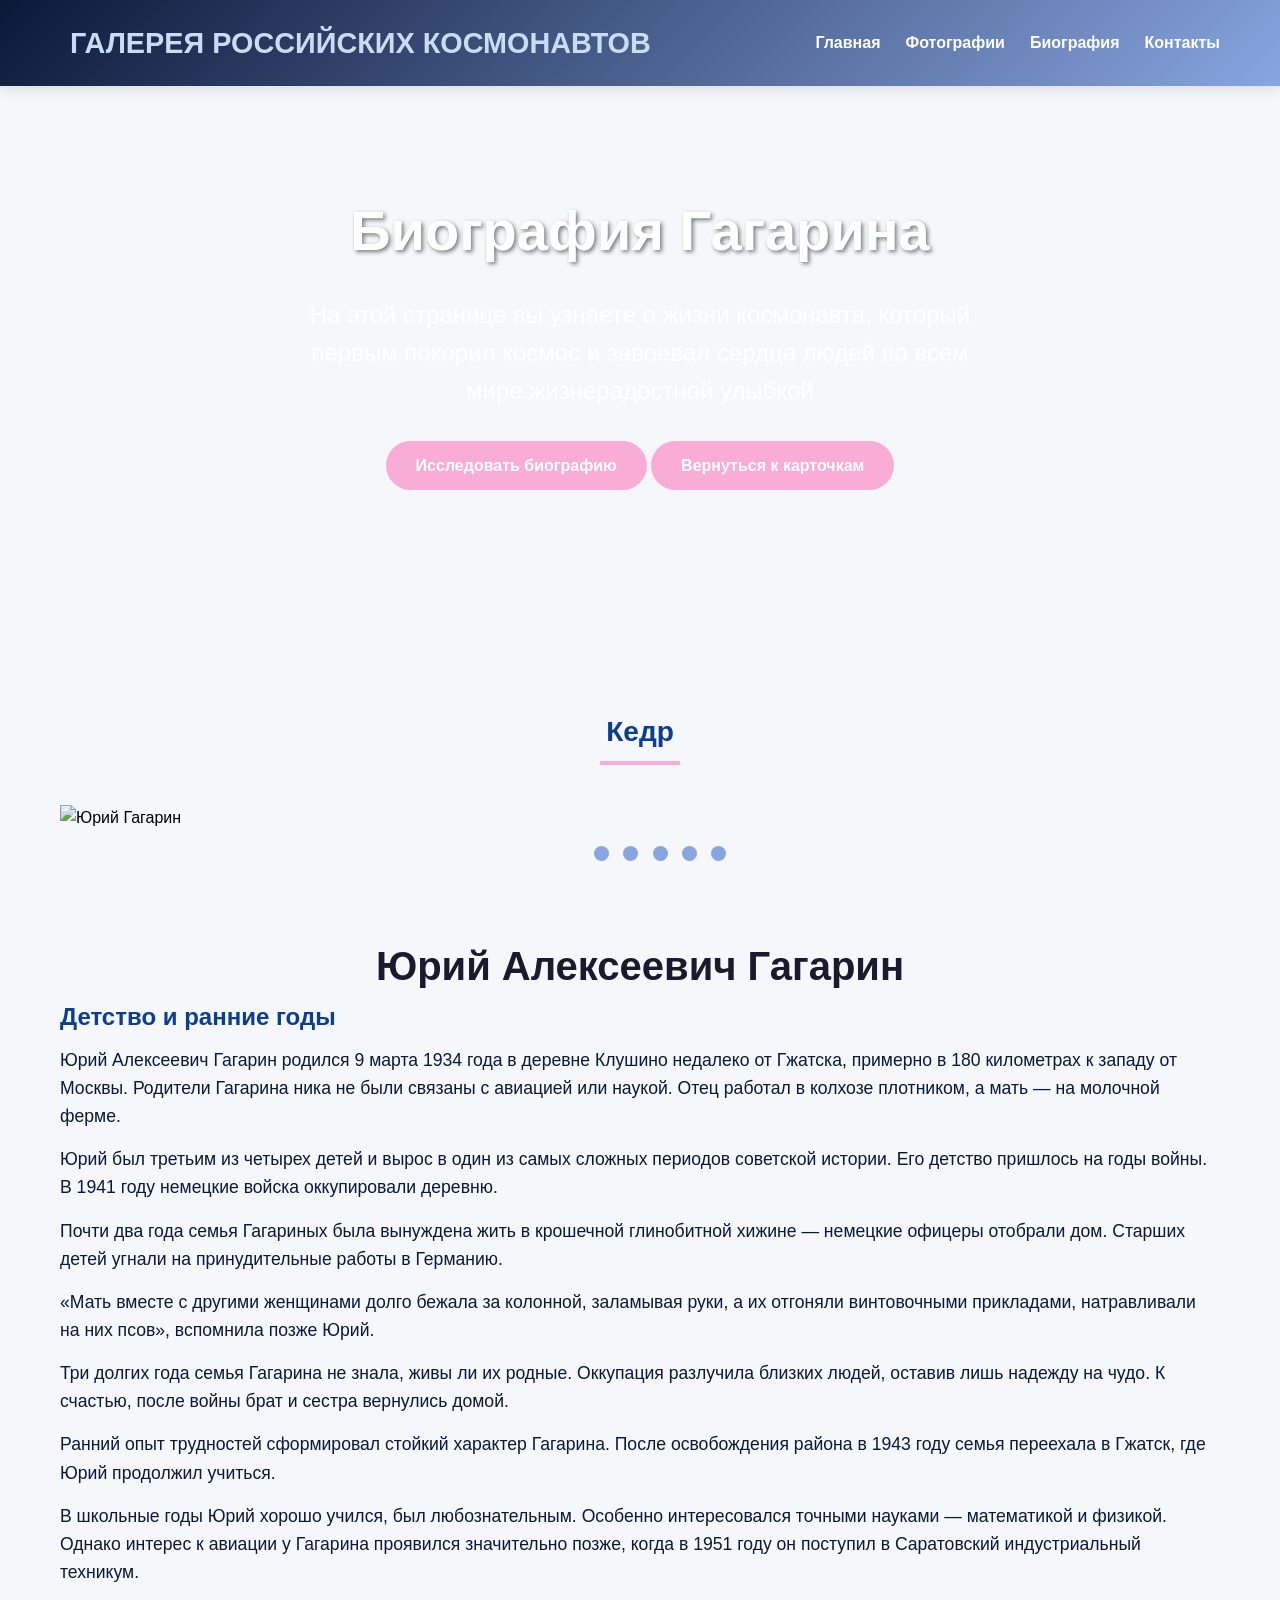
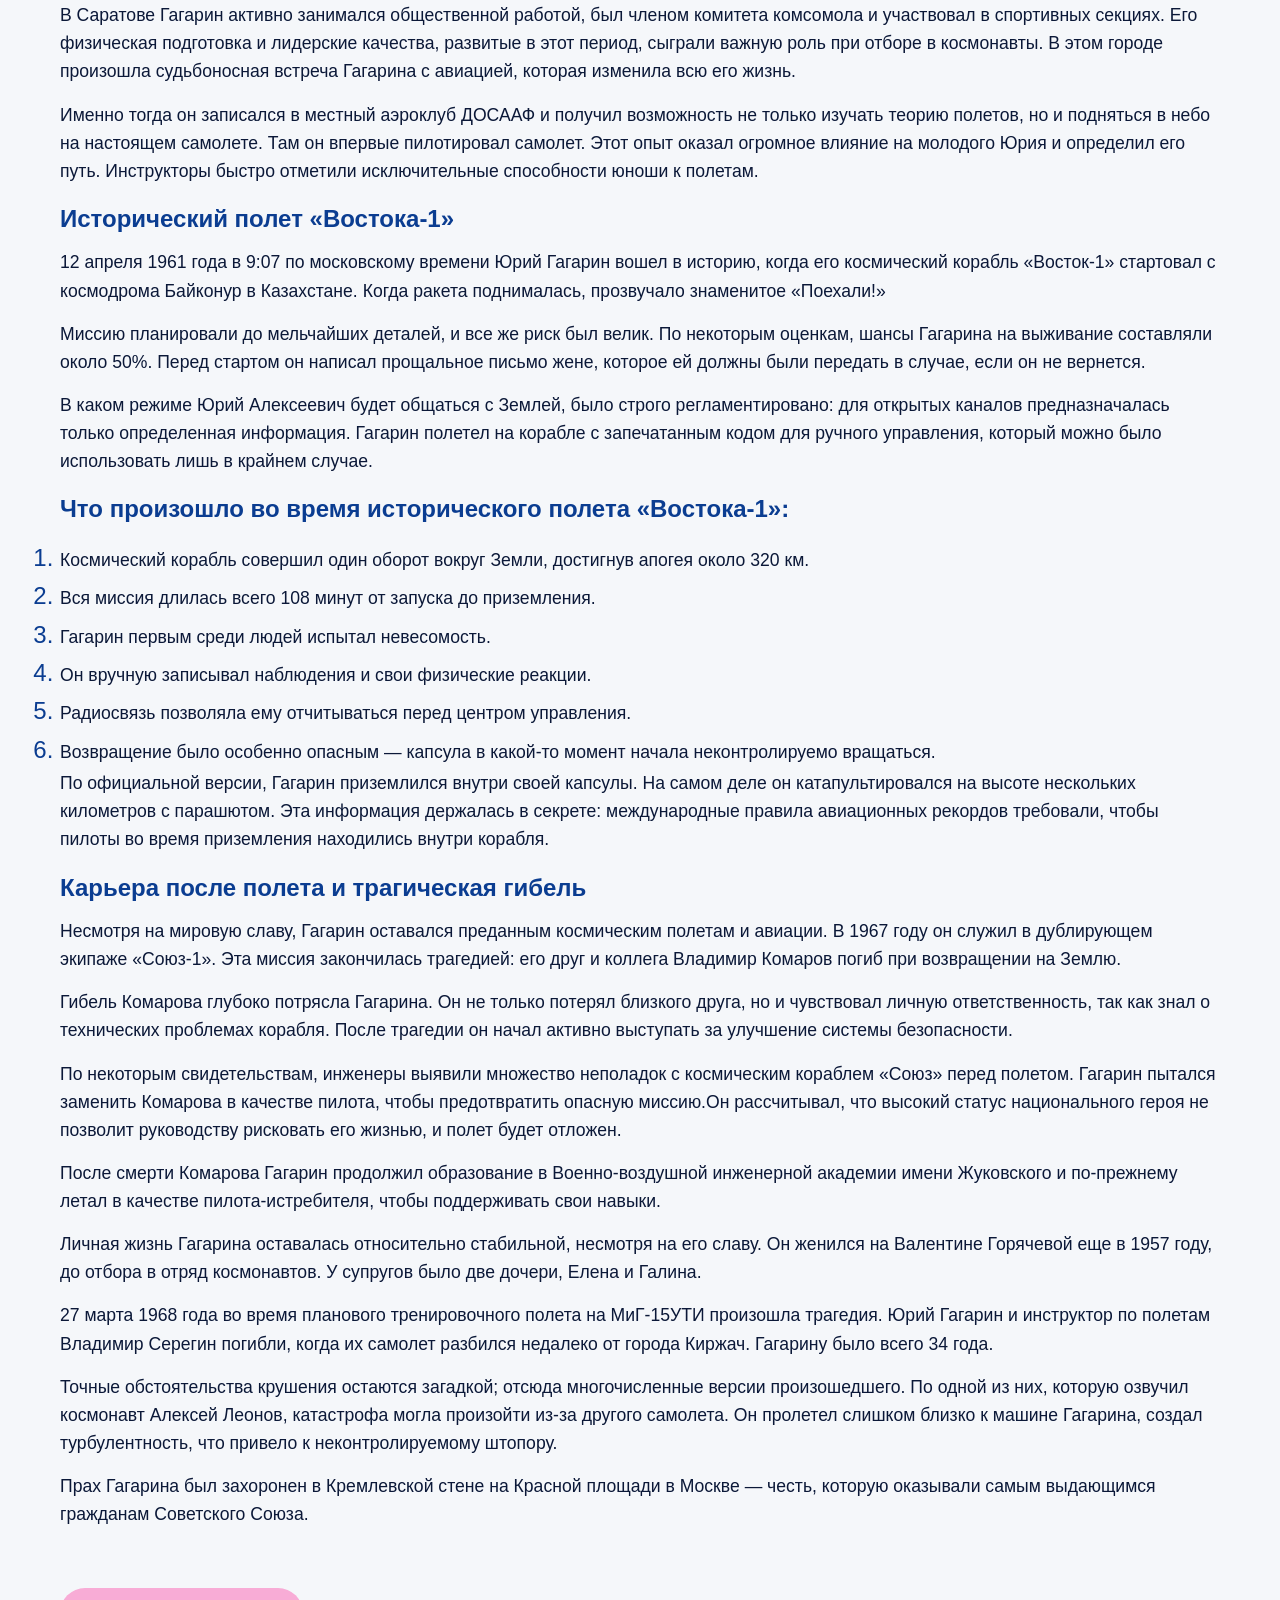
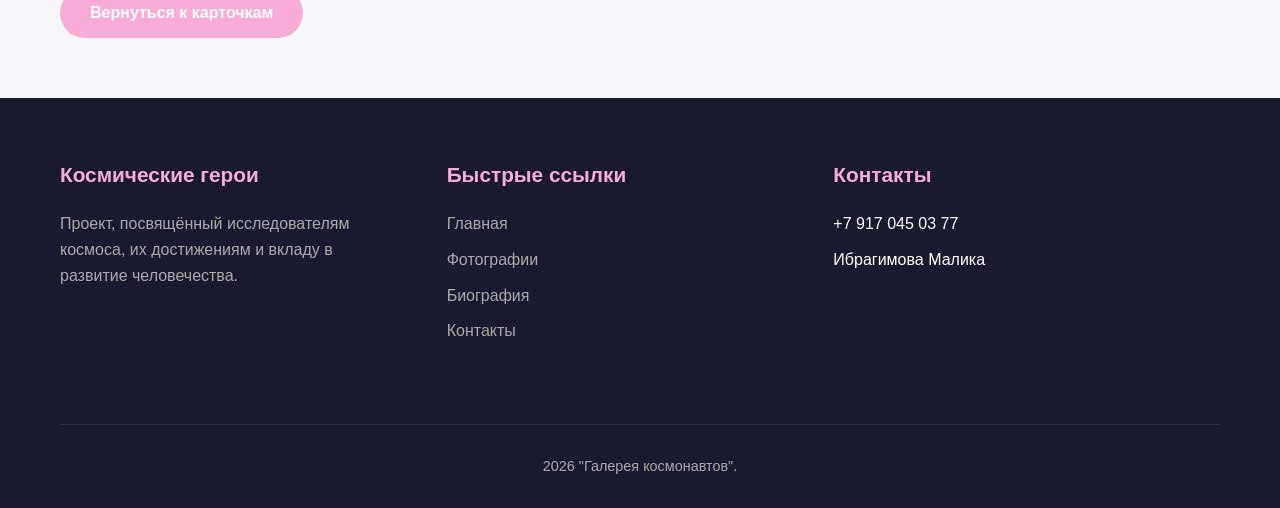
==== gagarin.html @ d660007c "Add files via upload" ====
<!DOCTYPE html>
<html lang="ru">
<head>
    <meta charset="UTF-8">
    <meta name="viewport" content="width=device-width, initial-scale=1.0">
    <title>Юрий Алексеевич Гагарин</title>
    <style>
                * {
            margin: 0;
            padding: 0;
            box-sizing: border-box;
            font-family: 'Segoe UI', Tahoma, Geneva, Verdana, sans-serif;
        }

        :root {
             --черный: #0B1838;
            --фиолетовый: #f8acd6;
            --синий: #3a60a0;
            --голубой: #88a5e0;
            --светл: #c8ddf5;
            --shadow: 0 4px 12px rgba(0, 0, 0, 0.1);
            --primary-color: #0b3d91;
            --secondary-color: #fc3d21;
            --dark-color: #1a1a2e;
            --light-color: #f8f9fa;
            --text-color: #333;
            --shadow: 0 4px 12px rgba(0, 0, 0, 0.1);
        }

        body {
            background-color: #f5f7fa;
            color: var(--розовый);
            line-height: 1.6;
            justify-content: center;
        }

        .container {
            width: 100%;
            max-width: 1200px;
            margin: 0 auto;
            padding: 0 20px;
        }
/* Hero Section */
        .hero {
           background-image: url("images/fon31.jpg");
            background-size: cover;
            background-position: center;
            color: white;
            text-align: center;
            padding: 100px 0;
            margin-bottom: 60px;
        }

        .hero h2 {
            font-size: 3.5rem;
            margin-bottom: 20px;
            text-shadow: 2px 2px 4px rgba(0, 0, 0, 0.5);
        }

        .hero p {
            font-size: 1.5rem;
            max-width: 700px;
            margin: 0 auto 30px;
        }

        .btn {
            display: inline-block;
            background-color: var(--фиолетовый);
            color: white;
            padding: 12px 30px;
            border-radius: 30px;
            text-decoration: none;
            font-weight: 600;
            transition: all 0.3s;
            border: none;
            cursor: pointer;
            text-align: center;
            margin-bottom: 60px;
        }

        .btn:hover {
            background-color: var(--голубой);
            transform: translateY(-3px);
            box-shadow: 0 6px 12px rgba(0, 0, 0, 0.2);
        }
/* Astronauts Section */


        .section-title {
            text-align: center;
            margin-bottom: 50px;
            color: var(--primary-color);
            font-size: 1.5rem;
            position: relative;
        }
        

        .section-title::after {
            content: '';
            position: absolute;
            width: 80px;
            height: 4px;
            background-color: var(--фиолетовый);
            bottom: -10px;
            left: 50%;
            transform: translateX(-50%);
        }
/*Bio*/
.astronaut-info {
    margin: 60px 0;
}
.hapend li {
    color: var(--primary-color);
    font-size: 1.5rem;
   }
.hapend li span {
    color: var(--черный);
            font-size: 1.1rem;
}
.astronaut-info h1{
            color: var(--dark-color);
            text-align: center;
            font-size: 2.5rem;
            position: relative;
        }
.astronaut-info h3 {
            color: var(--primary-color);
            margin-bottom: 10px;
            font-size: 1.5rem;
        }
.astronaut-info p {
            color: var(--черный);
            font-size: 1.1rem;
            margin-bottom: 15px
        }

/*Slider*/
        .slider {
            width: 1200px; 
            overflow: hidden; 
            position: relative;
            
        }
        .slides {
            display: flex; 
            width: 300%; 
            transition: transform 0.5s ease-in-out; 
        }
        .slide {
            width: 100%; 
            flex-shrink: 0;
            
        }
        input[type="radio"] {
            display: none;
        }
        #slide1:checked ~ .slides { transform: translateX(0%); }   
        #slide2:checked ~ .slides { transform: translateX(-100%); } 
        #slide3:checked ~ .slides { transform: translateX(-200%); } 
        #slide4:checked ~ .slides { transform: translateX(-300%); } 
        #slide5:checked ~ .slides { transform: translateX(-400%); } 
        .controls {
            text-align: center; 
            margin-top: 10px;
        }

        .controls label {
            display: inline-block; 
            width: 15px; 
            height: 15px;
            background: var(--голубой);
            border-radius: 50%; 
            margin: 5px; 
            cursor: pointer; 
        }

        input:checked + label {
            background: var(--фиолетовый);
        }
/* Header */
        header {
            background: linear-gradient(135deg, var(--черный) 0%, var(--голубой) 100%);
            color: var(--светл);
            padding: 20px 0;
            position: sticky;
            top: 0;
            z-index: 1000;
            box-shadow: var(--shadow);
        }

        .header-content {
            display: flex;
            justify-content: space-between;
            align-items: center;
        }

        .logo {
            display: flex;
            align-items: center;
            gap: 10px;
            font-size: 1.8rem;
            font-weight: 700;
        }

        .logo i {
            color: var(--фиолетовый);
        }

        nav ul {
            display: flex;
            list-style: none;
            gap: 25px;
        }

        nav a {
            color: white;
            text-decoration: none;
            font-weight: 600;
            transition: color 0.3s;
            padding: 5px 0;
            position: relative;
        }

        nav a:hover {
            color: var(--фиолетовый);
        }

        nav a::after {
            content: '';
            position: absolute;
            width: 0;
            height: 2px;
            background: var(--фиолетовый);
            bottom: 0;
            left: 0;
            transition: width 0.3s;
        }

        nav a:hover::after {
            width: 100%;
        }

        .menu-toggle {
            display: none;
            font-size: 1.5rem;
            cursor: pointer;
        }
        
/* Footer */
        footer {
            background-color: var(--dark-color);
            color: white;
            padding: 60px 0 30px;
        }

        .footer-content {
            display: flex;
            flex-wrap: wrap;
            justify-content: space-between;
            margin-bottom: 40px;
        }

        .footer-column {
            flex: 1;
            min-width: 250px;
            margin-bottom: 30px;
        }

        .footer-column h3 {
            color: var(--фиолетовый);
            margin-bottom: 20px;
            font-size: 1.3rem;
        }

        .footer-column p {
            color: #aaa;
            margin-bottom: 20px;
            max-width: 300px;
        }

        .footer-links {
            list-style: none;
        }

        .footer-links li {
            margin-bottom: 10px;
        }

        .footer-links a {
            color: #aaa;
            text-decoration: none;
            transition: color 0.3s;
        }

        .footer-links a:hover {
            color: var(--фиолетовый);
        }

        .copyright {
            text-align: center;
            padding-top: 30px;
            border-top: 1px solid rgba(255, 255, 255, 0.1);
            color: #aaa;
            font-size: 0.9rem;
        }

        /* Responsive Design */
        @media (max-width: 992px) {
            .hero h1 {
                font-size: 2.8rem;
            }
            
            .timeline::after {
                left: 31px;
            }
            
            .timeline-item {
                width: 100%;
                padding-left: 70px;
                padding-right: 25px;
            }
            
            .timeline-item:nth-child(even) {
                left: 0;
            }
            
            .timeline-item::after {
                left: 21px;
            }
            
            .timeline-item:nth-child(even)::after {
                left: 21px;
            }
        }

        @media (max-width: 768px) {
            .header-content {
                flex-direction: column;
                text-align: center;
                gap: 15px;
            }
            
            nav ul {
                flex-wrap: wrap;
                justify-content: center;
                gap: 15px;
            }
            
            .hero h1 {
                font-size: 2.2rem;
            }
            
            .hero p {
                font-size: 1rem;
            }
            
            .section-title {
                font-size: 2rem;
            }
            
            .footer-content {
                flex-direction: column;
            }
        }

        @media (max-width: 576px) {
            .menu-toggle {
                display: block;
                position: absolute;
                top: 25px;
                right: 20px;
            }
            
            nav ul {
                display: none;
                flex-direction: column;
                width: 100%;
                margin-top: 20px;
            }
            
            nav ul.active {
                display: flex;
            }
            
            .hero {
                padding: 70px 0;
            }
            
            .hero h1 {
                font-size: 1.8rem;
            }
            
            .astronauts-grid {
                grid-template-columns: 1fr;
            }
        }
</style>
</head>
<body>
    <header>
        <div class="container header-content">
            <div class="logo">
                <i class="fas fa-rocket"></i>
                <span>ГАЛЕРЕЯ РОССИЙСКИХ КОСМОНАВТОВ</span>
            </div>
            
            <div class="menu-toggle" id="menuToggle">
                <i class="fas fa-bars"></i>
            </div>
            
            <nav>
                <ul id="navMenu">
                    <li><a href="index.html">Главная</a></li>
                    <li><a href="#astronauts">Фотографии</a></li>
                    <li><a href="#bio">Биография</a></li>
                    <li><a href="#contact">Контакты</a></li>
                </ul>
            </nav>
        </div>
    </header>
    <!-- Hero Section -->
    <section class="hero" id="home">
        <div class="container">
            <h2>Биография Гагарина</h2>
            <p>На этой странице вы узнаете о жизни космонавта, который первым покорил космос и завоевал сердца людей во всем мире жизнерадостной улыбкой</p>
            <a href="#bio" class="btn">Исследовать биографию</a>
            <a href="index.html" class="btn">Вернуться к карточкам</a>
        </div>
    </section>
     <!-- Astronauts Section -->
    <section class="container" id="astronauts">
        <section class="section-title" id="astronauts">
            <h1>Кедр</h1>
            <p></p>
        </section>
                <div class="slider">

                    <input type="radio" name="slider" id="slide1" checked> 
                    <input type="radio" name="slider" id="slide2">
                    <input type="radio" name="slider" id="slide3">
                    <input type="radio" name="slider" id="slide4">
                    <input type="radio" name="slider" id="slide5">
                    <div class="slides">
                        <div class="slide"><img src= "images/gagarin1.jpg" alt="Юрий Гагарин" width="1200" ></div>
                        <div class="slide"><img src= "images/gagarin2.jpg" alt="Юрий Гагарин" width="1200"></div>
                        <div class="slide"><img src= "images/gagarin3.jpg" alt="Юрий Гагарин" width="1200"></div>
                        <div class="slide"><img src= "images/gagarin4.jpg" alt="Юрий Гагарин" width="1200"></div>
                        <div class="slide"><img src= "images/gagarin5.jpg" alt="Юрий Гагарин" width="1200"></div>
                    </div>
                    <div class="controls">
                        <label for="slide1"></label>
                        <label for="slide2"></label>
                        <label for="slide3"></label>
                        <label for="slide4"></label>
                        <label for="slide5"></label>
                    </div>
                </div>
                <div class="astronaut-info">
                <section class="bio" id="bio">
                <h1>Юрий Алексеевич Гагарин</h1>
                </section>
                    <h3>Детство и ранние годы</h3>
                    <p>Юрий Алексеевич Гагарин родился 9 марта 1934 года в деревне Клушино недалеко от Гжатска, примерно в 180 километрах к западу от Москвы. Родители Гагарина ника не были связаны с авиацией или наукой. Отец работал в колхозе плотником, а мать — на молочной ферме. </p>
                    <p>Юрий был третьим из четырех детей и вырос в один из самых сложных периодов советской истории. Его детство пришлось на годы войны. В 1941 году немецкие войска оккупировали деревню.</p>
                    <p>Почти два года семья Гагариных была вынуждена жить в крошечной глинобитной хижине — немецкие офицеры отобрали дом. Старших детей угнали на принудительные работы в Германию. </p>
                    <p>«Мать вместе с другими женщинами долго бежала за колонной, заламывая руки, а их отгоняли винтовочными прикладами, натравливали на них псов», вспомнила позже Юрий. </p>
                    <p>Три долгих года семья Гагарина не знала, живы ли их родные. Оккупация разлучила близких людей, оставив лишь надежду на чудо. К счастью, после войны брат и сестра вернулись домой.</p>
                    <p>Ранний опыт трудностей сформировал стойкий характер Гагарина. После освобождения района в 1943 году семья переехала в Гжатск, где Юрий продолжил учиться.</p>
                    <p>В школьные годы Юрий хорошо учился, был любознательным. Особенно интересовался точными науками — математикой и физикой. Однако интерес к авиации у Гагарина проявился значительно позже, когда в 1951 году он поступил в Саратовский индустриальный техникум. </p>
                    <p>В Саратове Гагарин активно занимался общественной работой, был членом комитета комсомола и участвовал в спортивных секциях. Его физическая подготовка и лидерские качества, развитые в этот период, сыграли важную роль при отборе в космонавты. В этом городе произошла судьбоносная встреча Гагарина с авиацией, которая изменила всю его жизнь.</p>
                    <p>Именно тогда он записался в местный аэроклуб ДОСААФ и получил возможность не только изучать теорию полетов, но и подняться в небо на настоящем самолете. Там он впервые пилотировал самолет. Этот опыт оказал огромное влияние на молодого Юрия и определил его путь. Инструкторы быстро отметили исключительные способности юноши к полетам.</p>
                    <h3>Исторический полет «Востока-1»</h3>
                    <p>12 апреля 1961 года в 9:07 по московскому времени Юрий Гагарин вошел в историю, когда его космический корабль «Восток-1» стартовал с космодрома Байконур в Казахстане. Когда ракета поднималась, прозвучало знаменитое «Поехали!»</p>
                    <p>Миссию планировали до мельчайших деталей, и все же риск был велик. По некоторым оценкам, шансы Гагарина на выживание составляли около 50%. Перед стартом он написал прощальное письмо жене, которое ей должны были передать в случае, если он не вернется.</p>
                    <p>В каком режиме Юрий Алексеевич будет общаться с Землей, было строго регламентировано: для открытых каналов предназначалась только определенная информация. Гагарин полетел на корабле с запечатанным кодом для ручного управления, который можно было использовать лишь в крайнем случае.</p>
                    
                    <h3>Что произошло во время исторического полета «Востока-1»:</h3>
                    <div class="hapend">
                        <ol>
                        <li><span>Космический корабль совершил один оборот вокруг Земли, достигнув апогея около 320 км.</span></li>
                        <li><span>Вся миссия длилась всего 108 минут от запуска до приземления.</span></li>
                        <li><span>Гагарин первым среди людей испытал невесомость.</span></li>
                        <li><span>Он вручную записывал наблюдения и свои физические реакции.</span></li>
                        <li><span>Радиосвязь позволяла ему отчитываться перед центром управления.</span></li>
                        <li><span>Возвращение было особенно опасным — капсула в какой-то момент начала неконтролируемо вращаться.</span></li>
                        </ol>
                    </div>
                    <p>По официальной версии, Гагарин приземлился внутри своей капсулы. На самом деле он катапультировался на высоте нескольких километров с парашютом. Эта информация держалась в секрете: международные правила авиационных рекордов требовали, чтобы пилоты во время приземления находились внутри корабля.
                    <h3>Карьера после полета и трагическая гибель</h3>
                    <p>Несмотря на мировую славу, Гагарин оставался преданным космическим полетам и авиации. В 1967 году он служил в дублирующем экипаже «Союз-1». Эта миссия закончилась трагедией: его друг и коллега Владимир Комаров погиб при возвращении на Землю.</p>
                    <p>Гибель Комарова глубоко потрясла Гагарина. Он не только потерял близкого друга, но и чувствовал личную ответственность, так как знал о технических проблемах корабля. После трагедии он начал активно выступать за улучшение системы безопасности.</p>
                    <p>По некоторым свидетельствам, инженеры выявили множество неполадок с космическим кораблем «Союз» перед полетом. Гагарин пытался заменить Комарова в качестве пилота, чтобы предотвратить опасную миссию.Он рассчитывал, что высокий статус национального героя не позволит руководству рисковать его жизнью, и полет будет отложен. </p>
                    <p>После смерти Комарова Гагарин продолжил образование в Военно-воздушной инженерной академии имени Жуковского и по-прежнему летал в качестве пилота-истребителя, чтобы поддерживать свои навыки.</p>
                    <p>Личная жизнь Гагарина оставалась относительно стабильной, несмотря на его славу. Он женился на Валентине Горячевой еще в 1957 году, до отбора в отряд космонавтов. У супругов было две дочери, Елена и Галина. </p>
                    <p>27 марта 1968 года во время планового тренировочного полета на МиГ-15УТИ произошла трагедия. Юрий Гагарин и инструктор по полетам Владимир Серегин погибли, когда их самолет разбился недалеко от города Киржач. Гагарину было всего 34 года.</p>
                    <p>Точные обстоятельства крушения остаются загадкой; отсюда многочисленные версии произошедшего. По одной из них, которую озвучил космонавт Алексей Леонов, катастрофа могла произойти из-за другого самолета. Он пролетел слишком близко к машине Гагарина, создал турбулентность, что привело к неконтролируемому штопору.</p>
                    <p>Прах Гагарина был захоронен в Кремлевской стене на Красной площади в Москве — честь, которую оказывали самым выдающимся гражданам Советского Союза.</p>        
                
        
        </div>
            <a href="index.html" class="btn">Вернуться к карточкам</a>
        
    </section>


<!-- Footer -->

    <footer id="contact">
        <div class="container">
            <div class="footer-content">
                <div class="footer-column">
                    <h3>Космические герои</h3>
                    <p>Проект, посвящённый исследователям космоса, их достижениям и вкладу в развитие человечества.</p>
                </div>
                
                <div class="footer-column">
                    <h3>Быстрые ссылки</h3>
                    <ul class="footer-links">
                    <li><a href="index.html">Главная</a></li>
                    <li><a href="#astronauts">Фотографии</a></li>
                    <li><a href="#bio">Биография</a></li>
                    <li><a href="#contact">Контакты</a></li>
                </ul>
                </div>
                
                <div class="footer-column">
                    <h3>Контакты</h3>
                    <ul class="footer-links">
                        <li><i class="fas fa-phone"></i> +7 917 045 03 77</li>
                        <li><i class="fas fa-envelope"></i>Ибрагимова Малика</li>
                    </ul>
                </div>
            </div>
            
            <div class="copyright">
                <p> 2026 "Галерея космонавтов".</p>
            </div>
        </div>
    </footer>
            
        
</body>
</html>
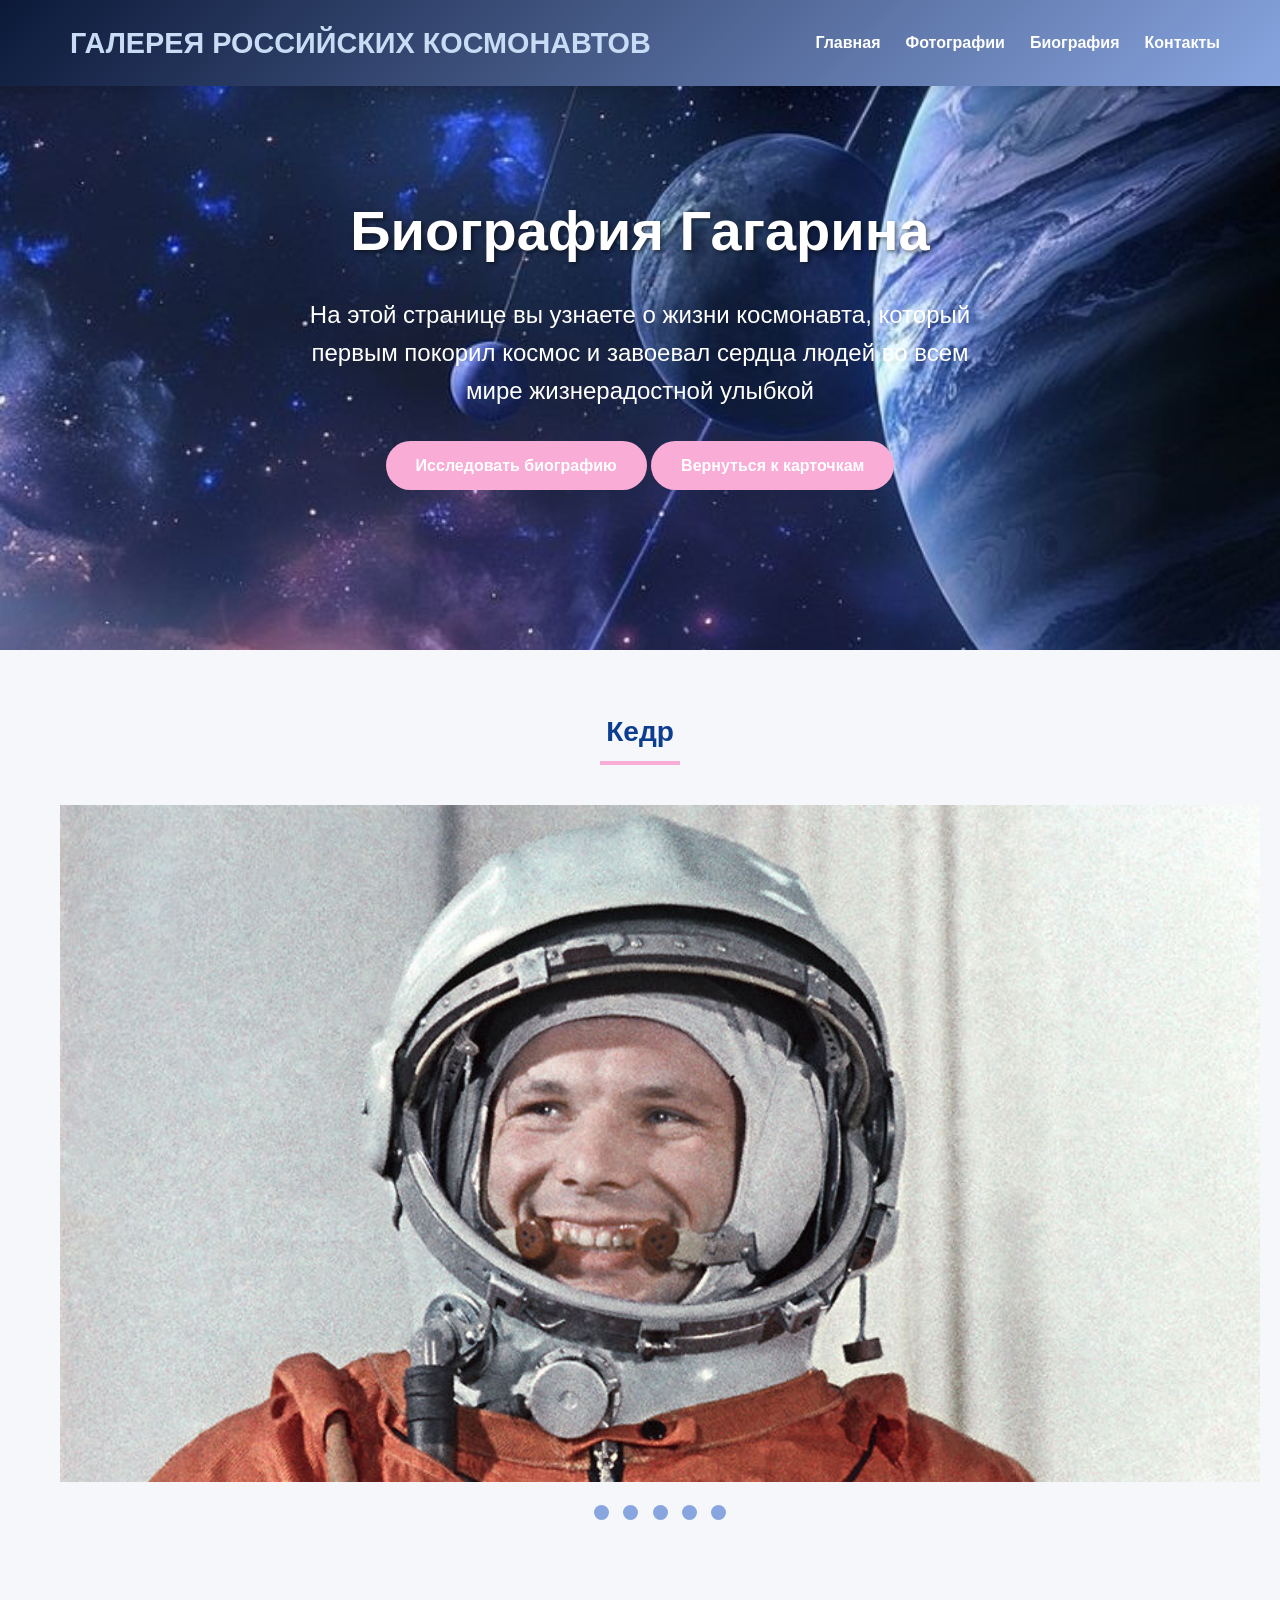
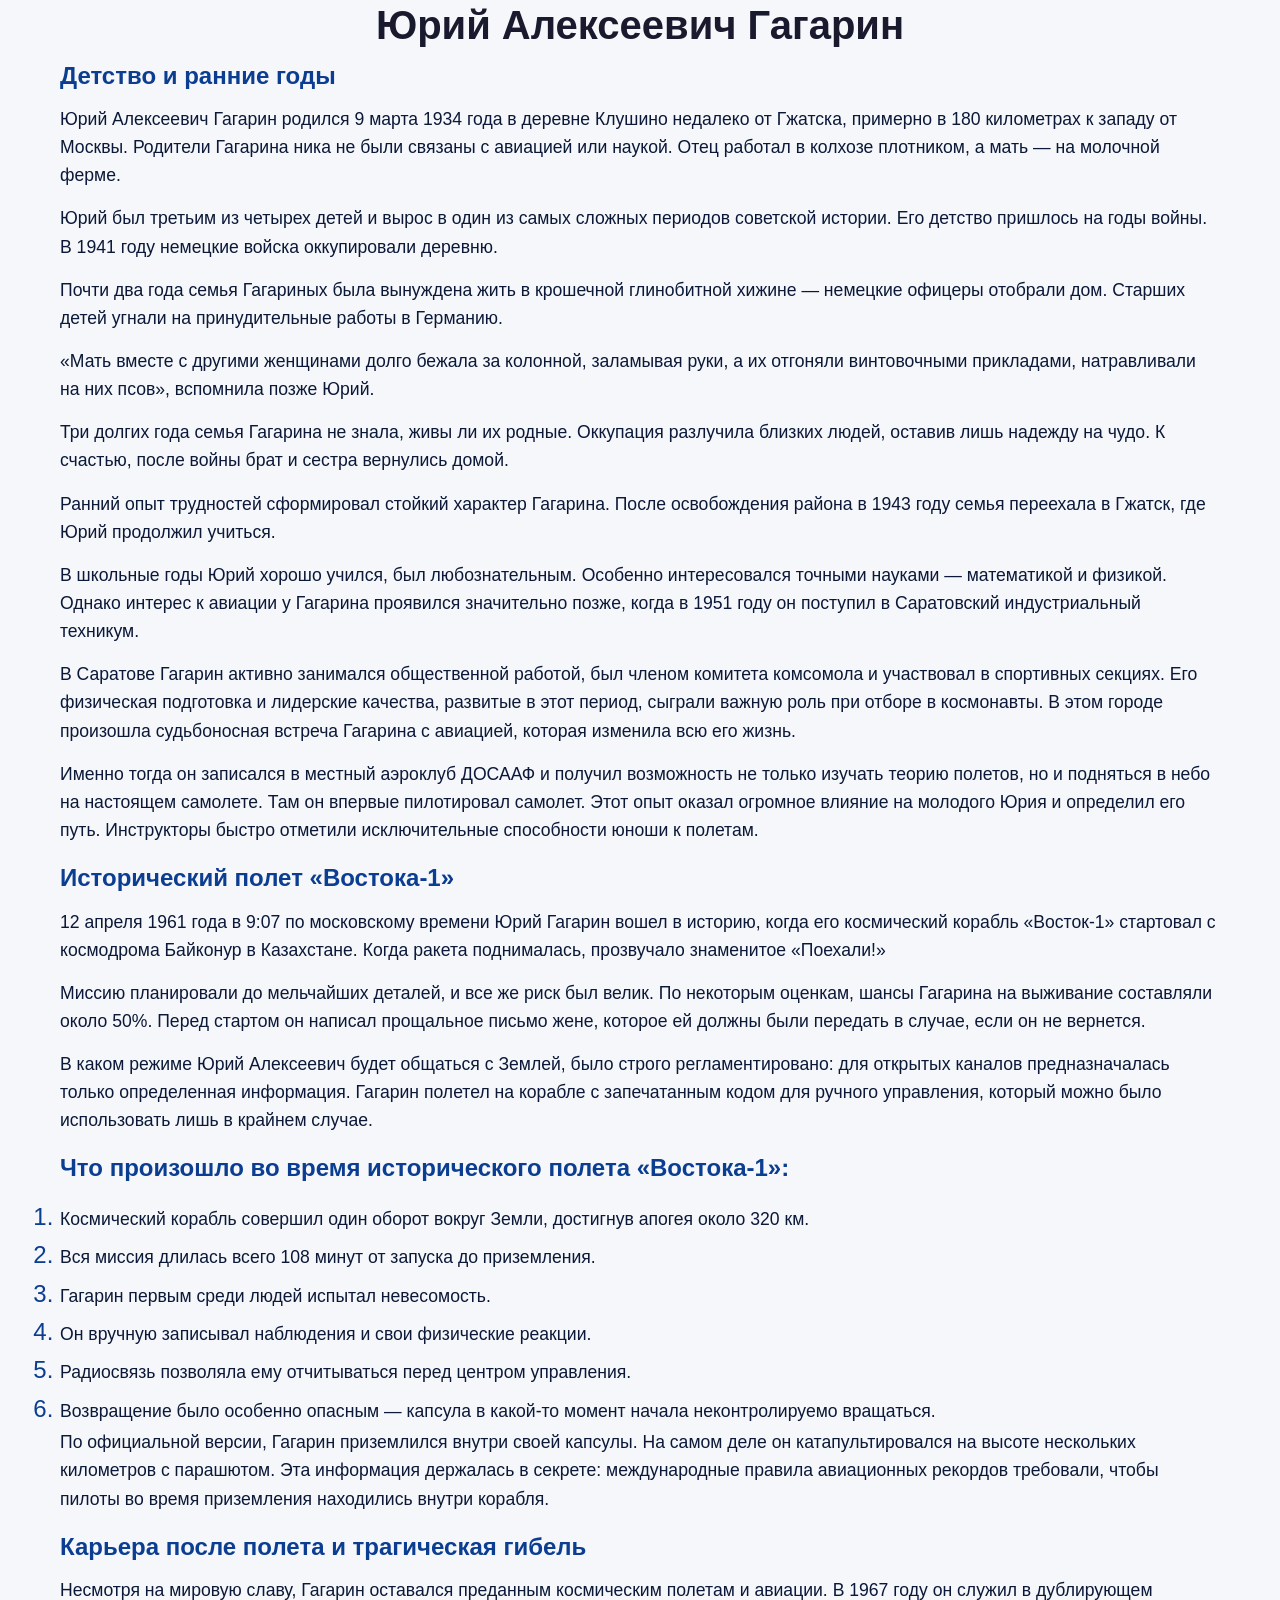
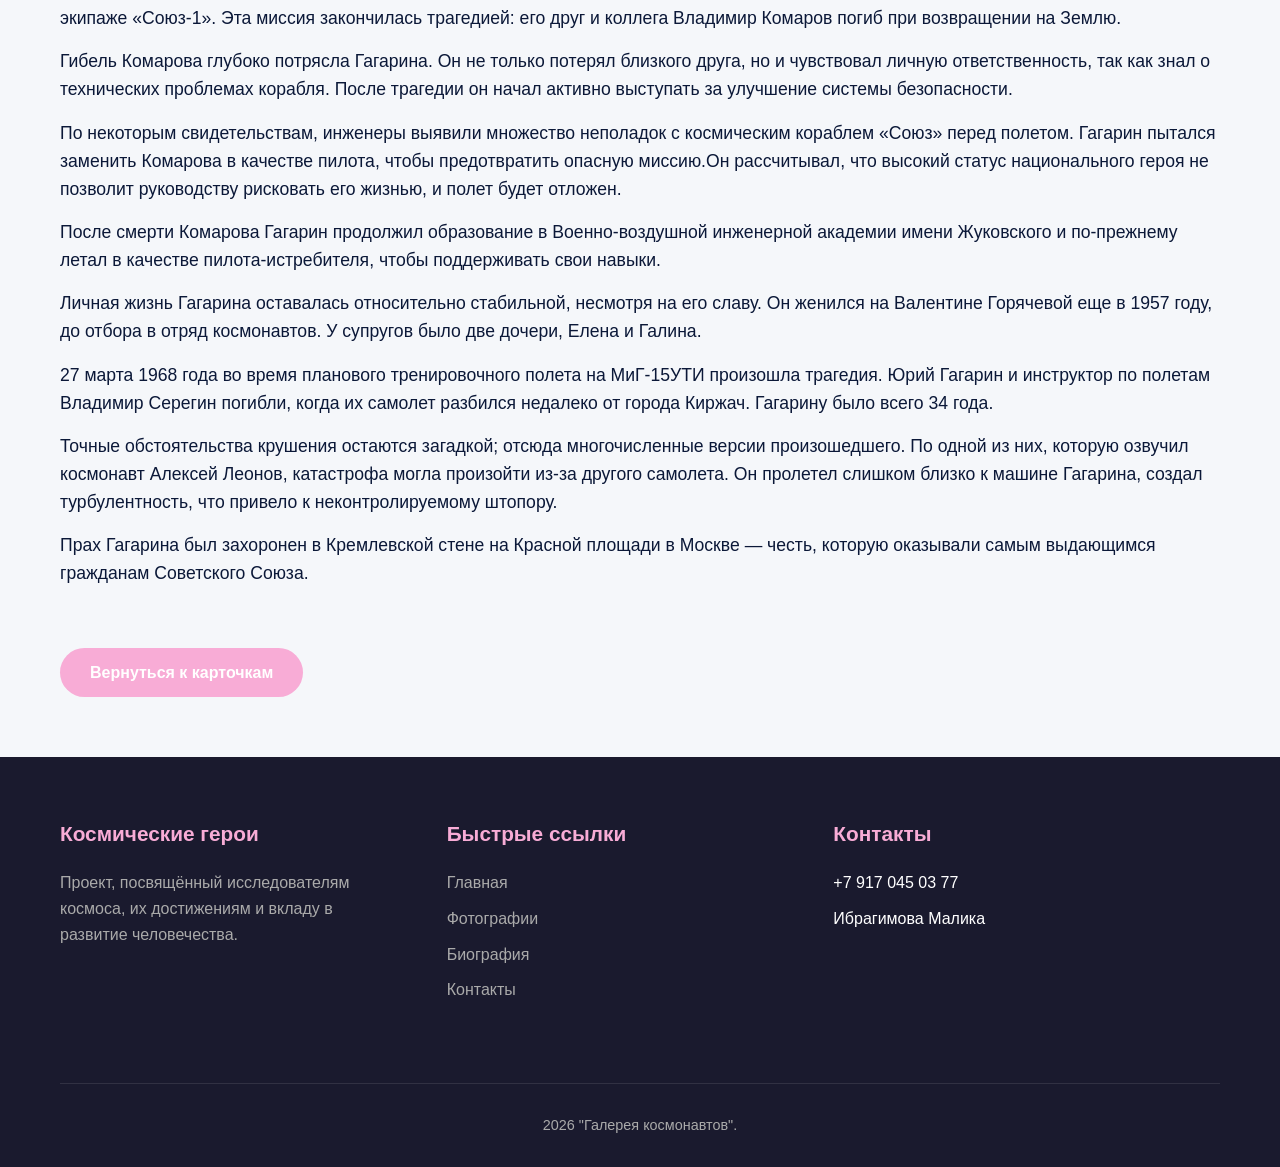
==== commit 72f3fd07: "Add files via upload" ====
--- a/gagarin.html
+++ b/gagarin.html
@@ -42,7 +42,7 @@
         }
 /* Hero Section */
         .hero {
-           background-image: url("images/fon31.jpg");
+           background-image: url("fon31.jpg");
             background-size: cover;
             background-position: center;
             color: white;
@@ -441,11 +441,11 @@
                     <input type="radio" name="slider" id="slide4">
                     <input type="radio" name="slider" id="slide5">
                     <div class="slides">
-                        <div class="slide"><img src= "images/gagarin1.jpg" alt="Юрий Гагарин" width="1200" ></div>
-                        <div class="slide"><img src= "images/gagarin2.jpg" alt="Юрий Гагарин" width="1200"></div>
-                        <div class="slide"><img src= "images/gagarin3.jpg" alt="Юрий Гагарин" width="1200"></div>
-                        <div class="slide"><img src= "images/gagarin4.jpg" alt="Юрий Гагарин" width="1200"></div>
-                        <div class="slide"><img src= "images/gagarin5.jpg" alt="Юрий Гагарин" width="1200"></div>
+                        <div class="slide"><img src= "gagarin1.jpg" alt="Юрий Гагарин" width="1200" ></div>
+                        <div class="slide"><img src= "gagarin2.jpg" alt="Юрий Гагарин" width="1200"></div>
+                        <div class="slide"><img src= "gagarin3.jpg" alt="Юрий Гагарин" width="1200"></div>
+                        <div class="slide"><img src= "gagarin4.jpg" alt="Юрий Гагарин" width="1200"></div>
+                        <div class="slide"><img src= "gagarin5.jpg" alt="Юрий Гагарин" width="1200"></div>
                     </div>
                     <div class="controls">
                         <label for="slide1"></label>
